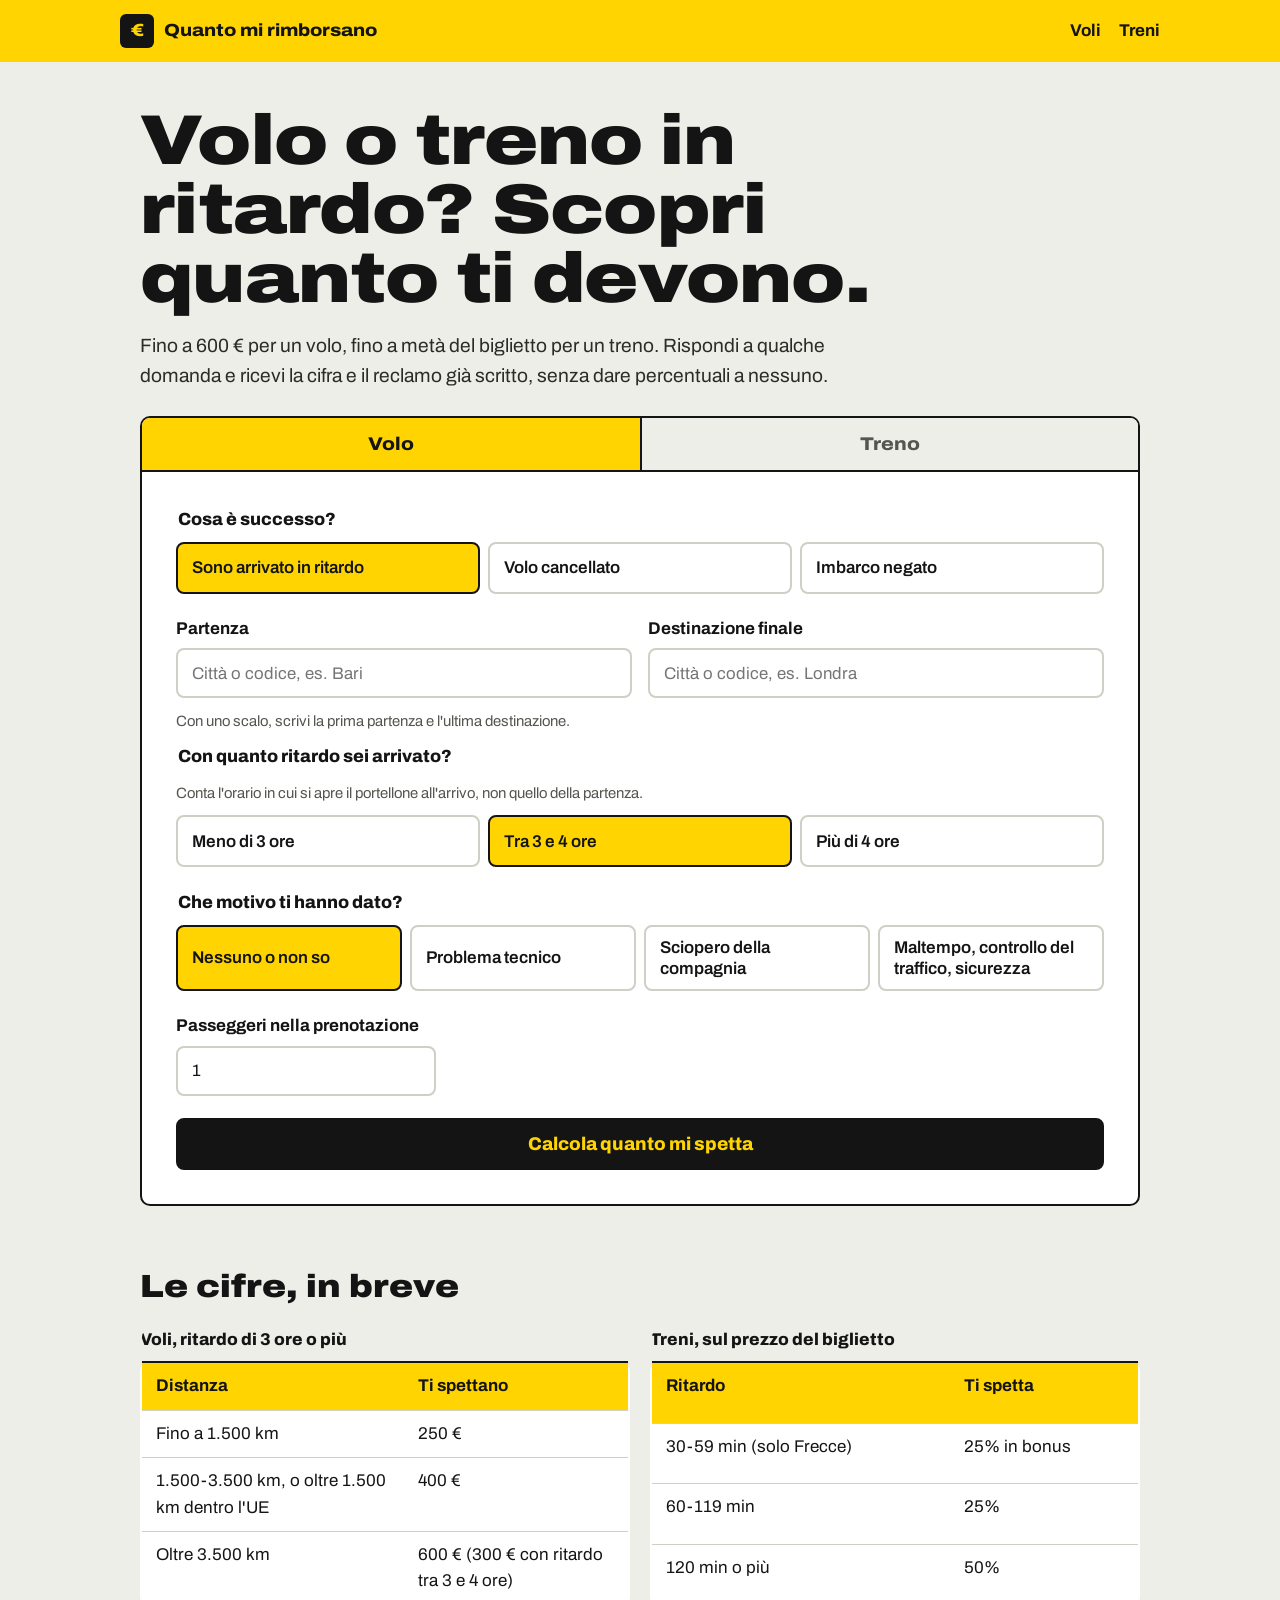
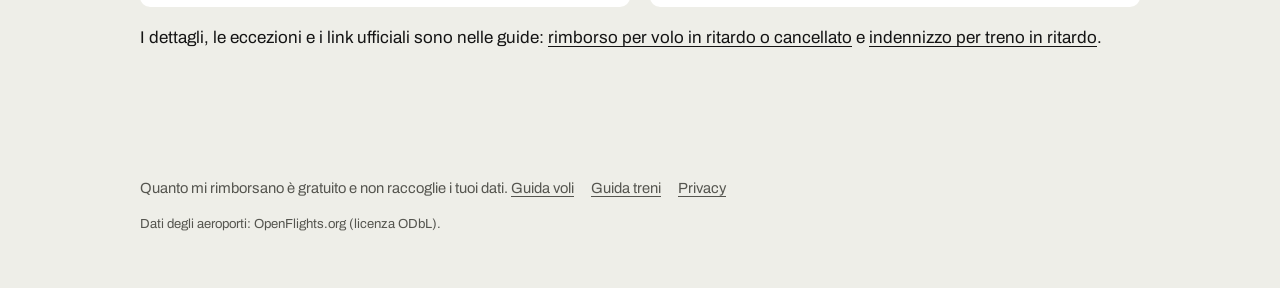
==== index.html @ c0e6d490 "Prima pubblicazione del sito" ====
<!doctype html>
<html lang="it">
<head>
<meta charset="utf-8">
<meta name="viewport" content="width=device-width, initial-scale=1">
<title>Rimborso volo o treno in ritardo: calcola quanto ti spetta</title>
<meta name="description" content="Calcola in 30 secondi quanto ti spetta per un volo in ritardo, cancellato o con imbarco negato (fino a 600 €) o per un treno Trenitalia o Italo in ritardo. Gratis, con il modello di reclamo da copiare.">
<link rel="canonical" href="https://strumentigratisitalia.github.io/StrumentiGratisItalia/quanto-mi-rimborsano/">
<meta name="theme-color" content="#ffd400">
<meta property="og:type" content="website">
<meta property="og:locale" content="it_IT">
<meta property="og:site_name" content="Quanto mi rimborsano">
<meta property="og:title" content="Volo o treno in ritardo? Calcola quanto ti spetta">
<meta property="og:description" content="Fino a 600 € per un volo, fino al 50% del biglietto per un treno. Gratis, con il reclamo già scritto.">
<meta property="og:url" content="https://strumentigratisitalia.github.io/StrumentiGratisItalia/quanto-mi-rimborsano/">
<meta property="og:image" content="https://strumentigratisitalia.github.io/StrumentiGratisItalia/quanto-mi-rimborsano/og.png">
<meta name="twitter:card" content="summary_large_image">
<link rel="icon" href="favicon.svg" type="image/svg+xml">
<link rel="preconnect" href="https://fonts.googleapis.com">
<link rel="preconnect" href="https://fonts.gstatic.com" crossorigin>
<link href="https://fonts.googleapis.com/css2?family=Archivo:wdth,wght@62..125,400..900&display=swap" rel="stylesheet">
<link rel="stylesheet" href="style.css">
<script type="application/ld+json">
{
  "@context": "https://schema.org",
  "@type": "WebApplication",
  "name": "Quanto mi rimborsano",
  "url": "https://strumentigratisitalia.github.io/StrumentiGratisItalia/quanto-mi-rimborsano/",
  "applicationCategory": "TravelApplication",
  "operatingSystem": "Qualsiasi browser",
  "inLanguage": "it",
  "description": "Calcolatore gratuito della compensazione per voli in ritardo, cancellati o con imbarco negato (Reg. CE 261/2004: 250, 400 o 600 euro) e dell'indennizzo per treni in ritardo (Reg. UE 2021/782, Trenitalia, Italo: 25% o 50% del biglietto), con modello di reclamo.",
  "offers": { "@type": "Offer", "price": "0", "priceCurrency": "EUR" }
}
</script>
<script type="application/ld+json">
{
  "@context": "https://schema.org",
  "@type": "FAQPage",
  "mainEntity": [
    {"@type": "Question", "name": "Quanto spetta per un volo in ritardo?", "acceptedAnswer": {"@type": "Answer", "text": "Con almeno 3 ore di ritardo all'arrivo spettano 250 euro fino a 1.500 km, 400 euro tra 1.500 e 3.500 km (e per tutti i voli dentro l'UE oltre 1.500 km), 600 euro oltre 3.500 km. Sopra i 3.500 km, con un ritardo tra 3 e 4 ore, l'importo si dimezza a 300 euro. Vale per i voli in partenza dall'UE e per quelli in arrivo nell'UE con compagnia europea."}},
    {"@type": "Question", "name": "Quanto rimborsa Trenitalia per un treno in ritardo?", "acceptedAnswer": {"@type": "Answer", "text": "Il 25% del prezzo del biglietto per un ritardo tra 60 e 119 minuti e il 50% da 120 minuti in su. Sulle Frecce anche un ritardo tra 30 e 59 minuti dà un bonus del 25%, non convertibile in denaro. Sui regionali non si pagano indennizzi sotto i 4 euro."}},
    {"@type": "Question", "name": "Quanto rimborsa Italo per un ritardo?", "acceptedAnswer": {"@type": "Answer", "text": "Il 25% del prezzo per un ritardo tra 60 e 119 minuti e il 50% da 120 minuti in su, come voucher valido un anno che si può convertire in denaro se supera i 4 euro."}},
    {"@type": "Question", "name": "Serve un'agenzia per chiedere il rimborso del volo?", "acceptedAnswer": {"@type": "Answer", "text": "No. Puoi scrivere tu alla compagnia con un reclamo formale; le agenzie trattengono di solito una percentuale della somma. Se la compagnia non risponde o rifiuta, c'è la conciliazione gratuita dell'Autorità di regolazione dei trasporti (ConciliaWeb) e il reclamo all'ENAC."}},
    {"@type": "Question", "name": "Cambiano le regole per i voli nel 2027?", "acceptedAnswer": {"@type": "Answer", "text": "Sì. Il Regolamento (UE) 2026/2202 conferma la soglia di 3 ore e gli importi di 250, 400 e 600 euro, ma dal 23 ottobre 2027 introduce un termine di 9 mesi per il reclamo e regole diverse sulle riduzioni. Fino ad allora valgono le regole attuali."}}
  ]
}
</script>
</head>
<body>
<header class="top">
  <a class="brand" href="./"><span class="mark" aria-hidden="true">€</span> Quanto mi rimborsano</a>
  <nav><a href="ritardo-volo/">Voli</a><a href="ritardo-treno/">Treni</a></nav>
</header>

<main>
  <section class="hero">
    <h1>Volo o treno in ritardo? Scopri quanto ti devono.</h1>
    <p class="lead">Fino a 600 € per un volo, fino a metà del biglietto per un treno. Rispondi a qualche domanda e ricevi la cifra e il reclamo già scritto, senza dare percentuali a nessuno.</p>
  </section>

  <section class="calc" aria-label="Calcolatore">
    <div class="tabs" role="tablist">
      <button role="tab" id="tab-volo" aria-selected="true" aria-controls="volo">Volo</button>
      <button role="tab" id="tab-treno" aria-selected="false" aria-controls="treno">Treno</button>
    </div>

    <form id="volo" role="tabpanel" aria-labelledby="tab-volo" novalidate>
      <fieldset>
        <legend>Cosa è successo?</legend>
        <div class="seg">
          <label><input type="radio" name="caso" value="ritardo" checked><span>Sono arrivato in ritardo</span></label>
          <label><input type="radio" name="caso" value="cancellato"><span>Volo cancellato</span></label>
          <label><input type="radio" name="caso" value="negato"><span>Imbarco negato</span></label>
        </div>
      </fieldset>

      <div class="row2">
        <label class="ap">Partenza
          <input id="da" autocomplete="off" placeholder="Città o codice, es. Bari" role="combobox" aria-expanded="false" aria-controls="da-list" aria-autocomplete="list">
          <ul class="suggest" id="da-list" role="listbox" hidden></ul>
        </label>
        <label class="ap">Destinazione finale
          <input id="a" autocomplete="off" placeholder="Città o codice, es. Londra" role="combobox" aria-expanded="false" aria-controls="a-list" aria-autocomplete="list">
          <ul class="suggest" id="a-list" role="listbox" hidden></ul>
        </label>
      </div>
      <p class="hint">Con uno scalo, scrivi la prima partenza e l'ultima destinazione.</p>

      <fieldset id="f-vettore" hidden>
        <legend>La compagnia è europea?</legend>
        <p class="hint">Conta per i voli che partono da fuori Europa. Europee sono per esempio ITA Airways, Lufthansa, Air France, KLM, Ryanair, Wizz Air, Vueling.</p>
        <div class="seg">
          <label><input type="radio" name="vettoreUe" value="si"><span>Sì</span></label>
          <label><input type="radio" name="vettoreUe" value="no"><span>No</span></label>
          <label><input type="radio" name="vettoreUe" value="nonso" checked><span>Non so</span></label>
        </div>
      </fieldset>

      <fieldset id="f-ritardo">
        <legend>Con quanto ritardo sei arrivato?</legend>
        <p class="hint">Conta l'orario in cui si apre il portellone all'arrivo, non quello della partenza.</p>
        <div class="seg">
          <label><input type="radio" name="ritardo" value="60"><span>Meno di 3 ore</span></label>
          <label><input type="radio" name="ritardo" value="200" checked><span>Tra 3 e 4 ore</span></label>
          <label><input type="radio" name="ritardo" value="300"><span>Più di 4 ore</span></label>
        </div>
      </fieldset>

      <fieldset id="f-preavviso" hidden>
        <legend>Quando ti hanno avvisato della cancellazione?</legend>
        <div class="seg">
          <label><input type="radio" name="preavviso" value="0" checked><span>Meno di 7 giorni prima</span></label>
          <label><input type="radio" name="preavviso" value="7"><span>Tra 7 e 14 giorni prima</span></label>
          <label><input type="radio" name="preavviso" value="14"><span>Più di 14 giorni prima</span></label>
        </div>
      </fieldset>

      <fieldset id="f-alt" hidden>
        <legend>Hai preso un volo alternativo offerto dalla compagnia?</legend>
        <div class="seg">
          <label><input type="radio" name="alt" value="no" checked><span>No</span></label>
          <label><input type="radio" name="alt" value="si"><span>Sì</span></label>
        </div>
        <div class="row2" id="alt-times" hidden>
          <label>Partiva prima del volo originale di
            <select name="altPrima"><option value="0">Non partiva prima</option><option value="60">fino a 1 ora</option><option value="120">tra 1 e 2 ore</option><option value="999">più di 2 ore</option></select>
          </label>
          <label>Sei arrivato in ritardo di
            <select name="altDopo"><option value="60">meno di 2 ore</option><option value="179">tra 2 e 3 ore</option><option value="239">tra 3 e 4 ore</option><option value="999">più di 4 ore</option></select>
          </label>
        </div>
      </fieldset>

      <fieldset id="f-causa">
        <legend>Che motivo ti hanno dato?</legend>
        <div class="seg seg-wrap">
          <label><input type="radio" name="causa" value="nonso" checked><span>Nessuno o non so</span></label>
          <label><input type="radio" name="causa" value="tecnica"><span>Problema tecnico</span></label>
          <label><input type="radio" name="causa" value="sciopero"><span>Sciopero della compagnia</span></label>
          <label><input type="radio" name="causa" value="eccezionale"><span>Maltempo, controllo del traffico, sicurezza</span></label>
        </div>
      </fieldset>

      <label class="small-field">Passeggeri nella prenotazione
        <input name="passeggeri" type="number" min="1" max="9" value="1" inputmode="numeric">
      </label>

      <p class="err" id="volo-err" role="alert" hidden></p>
      <button class="btn btn-go" type="submit">Calcola quanto mi spetta</button>
    </form>

    <form id="treno" role="tabpanel" aria-labelledby="tab-treno" hidden novalidate>
      <fieldset>
        <legend>Con che treno viaggiavi?</legend>
        <div class="seg seg-wrap">
          <label><input type="radio" name="vettore" value="frecce" checked><span>Frecciarossa e altre Frecce</span></label>
          <label><input type="radio" name="vettore" value="italo"><span>Italo</span></label>
          <label><input type="radio" name="vettore" value="ic"><span>Intercity</span></label>
          <label><input type="radio" name="vettore" value="regionale"><span>Regionale Trenitalia</span></label>
          <label><input type="radio" name="vettore" value="altro"><span>Altra compagnia europea</span></label>
        </div>
      </fieldset>
      <div class="row2">
        <label>Prezzo del biglietto
          <span class="euro"><input name="prezzo" inputmode="decimal" placeholder="49,90"></span>
        </label>
        <label>Minuti di ritardo all'arrivo
          <input name="minuti" type="number" min="0" max="1440" inputmode="numeric" placeholder="75">
        </label>
      </div>
      <fieldset>
        <legend>Il ritardo è dovuto a…</legend>
        <div class="seg seg-wrap">
          <label><input type="radio" name="causaT" value="normale" checked><span>Guasto, sciopero, motivo non detto</span></label>
          <label><input type="radio" name="causaT" value="esterna"><span>Maltempo estremo, persone sui binari, polizia</span></label>
        </div>
      </fieldset>
      <label class="small-field">Biglietti uguali
        <input name="passeggeriT" type="number" min="1" max="9" value="1" inputmode="numeric">
      </label>
      <p class="err" id="treno-err" role="alert" hidden></p>
      <button class="btn btn-go" type="submit">Calcola quanto mi spetta</button>
    </form>
  </section>

  <section class="result" id="result" hidden aria-live="polite">
    <div class="stub" id="stub">
      <div class="stub-main">
        <p class="stub-label" id="rLabel">Ti spettano</p>
        <p class="stub-amount" id="rAmount"></p>
        <p class="stub-sub" id="rSub"></p>
      </div>
      <div class="stub-side" id="rSide"></div>
    </div>
    <p class="why" id="rWhy"></p>
    <ul class="warn" id="rWarn"></ul>
    <div class="actions" id="rActions">
      <button class="btn btn-go" id="share">Condividi il risultato</button>
      <button class="btn btn-line" id="again">Rifai il calcolo</button>
    </div>

    <div class="howto" id="howto">
      <h2>Come chiederli, gratis</h2>
      <ol id="steps"></ol>
      <h3>Il reclamo, già scritto</h3>
      <p class="hint">Completa le parti tra parentesi quadre e mandalo alla compagnia dal suo modulo reclami, per PEC o per raccomandata.</p>
      <textarea id="letter" rows="14" readonly></textarea>
      <button class="btn btn-line" id="copyLetter">Copia il reclamo</button>
    </div>
    <p class="disclaimer">Stima indicativa basata sui regolamenti europei e sulle condizioni delle compagnie aggiornate a ottobre 2026. Non è consulenza legale: fanno fede il regolamento e le condizioni del vettore.</p>
  </section>

  <section class="info">
    <h2>Le cifre, in breve</h2>
    <div class="tables">
      <table>
        <caption>Voli, ritardo di 3 ore o più</caption>
        <tr><th>Distanza</th><th>Ti spettano</th></tr>
        <tr><td>Fino a 1.500 km</td><td>250 €</td></tr>
        <tr><td>1.500-3.500 km, o oltre 1.500 km dentro l'UE</td><td>400 €</td></tr>
        <tr><td>Oltre 3.500 km</td><td>600 € (300 € con ritardo tra 3 e 4 ore)</td></tr>
      </table>
      <table>
        <caption>Treni, sul prezzo del biglietto</caption>
        <tr><th>Ritardo</th><th>Ti spetta</th></tr>
        <tr><td>30-59 min (solo Frecce)</td><td>25% in bonus</td></tr>
        <tr><td>60-119 min</td><td>25%</td></tr>
        <tr><td>120 min o più</td><td>50%</td></tr>
      </table>
    </div>
    <p>I dettagli, le eccezioni e i link ufficiali sono nelle guide: <a href="ritardo-volo/">rimborso per volo in ritardo o cancellato</a> e <a href="ritardo-treno/">indennizzo per treno in ritardo</a>.</p>
  </section>
</main>

<footer class="foot">
  <p>Quanto mi rimborsano è gratuito e non raccoglie i tuoi dati. <a href="ritardo-volo/">Guida voli</a> <a href="ritardo-treno/">Guida treni</a> <a href="privacy/">Privacy</a></p>
  <p class="credits">Dati degli aeroporti: OpenFlights.org (licenza ODbL).</p>
</footer>
<script src="calcolo.js"></script>
<script src="app.js"></script>
</body>
</html>
---- style.css ----
:root {
  --sign: #ffd400;
  --sign-deep: #e6be00;
  --ground: #eeeee8;
  --white: #ffffff;
  --ink: #141414;
  --muted: #55554f;
  --line: #cfcfc6;
  --ok: #0a7c3e;
  --no: #b3261e;
  --font: "Archivo", system-ui, -apple-system, "Segoe UI", sans-serif;
}
* { box-sizing: border-box; }
@media (prefers-reduced-motion: reduce) { *, *::before, *::after { animation: none !important; transition: none !important; scroll-behavior: auto !important; } }
body { margin: 0; font: 400 1.0625rem/1.55 var(--font); color: var(--ink); background: var(--ground); -webkit-font-smoothing: antialiased; }
a { color: inherit; text-underline-offset: 3px; }
:focus-visible { outline: 3px solid var(--ink); outline-offset: 2px; }

.top { background: var(--sign); }
.top { display: flex; justify-content: space-between; align-items: center; gap: 16px; padding: 14px max(20px, calc((100% - 1040px) / 2)); }
.brand { font-weight: 800; font-stretch: 112%; text-decoration: none; font-size: 1.1rem; display: flex; align-items: center; gap: 10px; }
.mark { width: 34px; height: 34px; background: var(--ink); color: var(--sign); display: grid; place-items: center; border-radius: 6px; font-weight: 900; }
.top nav { display: flex; gap: 18px; font-weight: 700; }
.top nav a { text-decoration: none; }
.top nav a:hover { text-decoration: underline; }

main { max-width: 1040px; margin: 0 auto; padding: 0 20px 40px; }
.hero { padding: 44px 0 26px; max-width: 820px; }
.hero h1 { font-size: clamp(2.3rem, 6.5vw, 4.4rem); line-height: .98; font-weight: 900; font-stretch: 118%; margin: 0 0 18px; letter-spacing: -.01em; text-wrap: balance; }
.lead { font-size: 1.2rem; max-width: 36em; margin: 0; color: #2b2b28; }

.calc { background: var(--white); border-radius: 10px; border: 2px solid var(--ink); overflow: hidden; }
.tabs { display: grid; grid-template-columns: 1fr 1fr; border-bottom: 2px solid var(--ink); }
.tabs button { font: 800 1.15rem var(--font); font-stretch: 112%; padding: 16px; border: 0; background: var(--ground); cursor: pointer; color: var(--muted); }
.tabs button[aria-selected="true"] { background: var(--sign); color: var(--ink); }
.tabs button + button { border-left: 2px solid var(--ink); }
form { padding: clamp(18px, 4vw, 34px); }
fieldset { border: 0; padding: 0; margin: 0 0 22px; }
legend { font-weight: 800; font-size: 1.1rem; margin-bottom: 8px; }
label { display: block; font-weight: 700; }
.hint { color: var(--muted); font-size: .93rem; margin: 4px 0 10px; font-weight: 400; }
input, select, textarea {
  display: block; width: 100%; margin-top: 6px; font: 400 1.05rem var(--font); color: var(--ink);
  background: var(--white); border: 2px solid var(--line); border-radius: 8px; padding: 12px 14px; min-height: 50px;
}
input:focus, select:focus, textarea:focus { border-color: var(--ink); outline: none; }
.row2 { display: grid; grid-template-columns: 1fr 1fr; gap: 16px; margin-bottom: 12px; }
.small-field { max-width: 260px; margin-bottom: 22px; }
.euro { position: relative; display: block; }
.euro::after { content: "€"; position: absolute; right: 14px; top: 50%; transform: translateY(-38%); color: var(--muted); }

.seg { display: flex; gap: 8px; flex-wrap: wrap; }
.seg label { flex: 1 1 0; min-width: 140px; position: relative; font-weight: 600; }
.seg-wrap label { flex: 1 1 200px; }
.seg input { position: absolute; opacity: 0; pointer-events: none; }
.seg span { display: flex; align-items: center; min-height: 52px; padding: 10px 14px; border: 2px solid var(--line); border-radius: 8px; cursor: pointer; line-height: 1.25; height: 100%; }
.seg input:checked + span { border-color: var(--ink); background: var(--sign); }
.seg input:focus-visible + span { outline: 3px solid var(--ink); outline-offset: 2px; }

.ap { position: relative; }
.suggest { position: absolute; z-index: 5; left: 0; right: 0; top: 100%; margin: 4px 0 0; padding: 4px; list-style: none; background: var(--white); border: 2px solid var(--ink); border-radius: 8px; box-shadow: 0 10px 30px rgba(0,0,0,.15); font-weight: 400; }
.suggest li { display: grid; grid-template-columns: 52px 1fr; column-gap: 8px; padding: 8px; border-radius: 6px; cursor: pointer; }
.suggest li.on, .suggest li:hover { background: var(--sign); }
.suggest b { grid-row: span 2; font-weight: 900; font-stretch: 112%; align-self: center; }
.suggest small { color: var(--muted); white-space: nowrap; overflow: hidden; text-overflow: ellipsis; }

.btn { display: inline-flex; align-items: center; justify-content: center; min-height: 52px; padding: 14px 22px; border-radius: 8px; font: 800 1.05rem var(--font); cursor: pointer; text-decoration: none; border: 2px solid var(--ink); }
.btn-go { background: var(--ink); color: var(--sign); }
.btn-go:hover { background: #2a2a2a; }
form .btn-go { width: 100%; font-size: 1.15rem; }
.btn-line { background: transparent; color: var(--ink); }
.err { background: #fde7e5; color: var(--no); border-radius: 8px; padding: 10px 14px; font-weight: 700; }

/* Risultato: la cedola del biglietto */
.result { padding-top: 34px; scroll-margin-top: 10px; }
.stub { display: grid; grid-template-columns: 1fr 220px; background: var(--sign); border-radius: 10px; border: 2px solid var(--ink); position: relative; animation: print .5s cubic-bezier(.2,1.3,.4,1); }
@keyframes print { from { transform: translateY(14px); opacity: 0; } }
.stub-main { padding: 26px clamp(18px, 4vw, 34px); }
.stub-side { border-left: 2px dashed var(--ink); padding: 26px 20px; display: flex; flex-direction: column; justify-content: center; gap: 8px; font-weight: 700; }
.stub::before, .stub::after { content: ""; position: absolute; right: 209px; width: 22px; height: 22px; border-radius: 50%; background: var(--ground); border: 2px solid var(--ink); }
.stub::before { top: -12px; } .stub::after { bottom: -12px; }
.stub-label { margin: 0; font-weight: 700; font-size: 1.1rem; }
.stub-amount { margin: 2px 0; font-size: clamp(3.4rem, 13vw, 6.6rem); line-height: 1; font-weight: 900; font-stretch: 125%; letter-spacing: -.02em; }
.stub-sub { margin: 6px 0 0; font-weight: 600; }
.stub.no { background: var(--white); }
.stub.no .stub-amount { font-size: clamp(2.6rem, 9vw, 4.4rem); color: var(--no); }
.why { font-size: 1.15rem; font-weight: 600; max-width: 42em; margin: 20px 0 8px; }
.warn { padding-left: 1.2em; max-width: 44em; color: #3a3a35; }
.warn li { margin-bottom: 6px; }
.actions { display: flex; flex-wrap: wrap; gap: 10px; margin: 18px 0 8px; }
.howto { background: var(--white); border: 2px solid var(--ink); border-radius: 10px; padding: clamp(18px, 4vw, 34px); margin-top: 26px; }
.howto h2 { font-weight: 900; font-stretch: 115%; font-size: 1.7rem; margin: 0 0 14px; }
.howto h3 { font-weight: 800; font-size: 1.2rem; margin: 26px 0 4px; }
.howto ol { padding-left: 1.3em; max-width: 44em; }
.howto ol li { margin-bottom: 10px; }
textarea { font: 400 .98rem/1.5 var(--font); resize: vertical; margin-bottom: 12px; min-height: 280px; }
.disclaimer { font-size: .88rem; color: var(--muted); margin-top: 22px; max-width: 48em; }

.info { padding-top: 56px; }
.info h2 { font-weight: 900; font-stretch: 115%; font-size: 2rem; margin: 0 0 16px; }
.tables { display: grid; grid-template-columns: 1fr 1fr; gap: 20px; margin-bottom: 18px; }
table { width: 100%; border-collapse: collapse; background: var(--white); border: 2px solid var(--ink); border-radius: 10px; overflow: hidden; }
caption { text-align: left; font-weight: 800; padding: 0 0 8px; }
th, td { text-align: left; padding: 10px 14px; border-bottom: 1px solid var(--line); vertical-align: top; }
th { background: var(--sign); }

.foot { max-width: 1040px; margin: 30px auto 0; padding: 24px 20px 40px; font-size: .92rem; color: var(--muted); }
.foot a { margin-right: 14px; }
.credits { font-size: .82rem; }

/* Guide */
.article { max-width: 760px; padding-top: 30px; }
.article h1 { font-size: clamp(2.1rem, 6vw, 3.4rem); line-height: 1; font-weight: 900; font-stretch: 116%; margin: 0 0 18px; text-wrap: balance; }
.article h2 { font-weight: 900; font-stretch: 112%; font-size: 1.55rem; margin: 40px 0 10px; }
.article .tldr { background: var(--sign); border: 2px solid var(--ink); border-radius: 10px; padding: 18px 22px; }
.article .tldr ul { margin: 0; padding-left: 1.2em; }
.article .cta { background: var(--ink); color: var(--sign); border-radius: 10px; padding: 22px; margin: 34px 0; }
.article .cta .btn { background: var(--sign); color: var(--ink); }
.article .updated { color: var(--muted); font-size: .92rem; }

@media (max-width: 420px) {
  .seg:not(.seg-wrap) { flex-direction: column; }
  .seg span { min-height: 48px; }
}
@media (max-width: 760px) {
  .row2, .tables { grid-template-columns: 1fr; }
  .stub { grid-template-columns: 1fr; }
  .stub-side { border-left: 0; border-top: 2px dashed var(--ink); flex-direction: row; flex-wrap: wrap; gap: 6px 16px; padding: 16px 18px; }
  .stub::before, .stub::after { display: none; }
  .seg label { min-width: 100%; }
  .seg:not(.seg-wrap) label { min-width: 0; }
  .seg span { padding: 10px; font-size: .95rem; hyphens: auto; }
  .top nav { gap: 12px; }
  .brand { font-size: 1rem; }
}
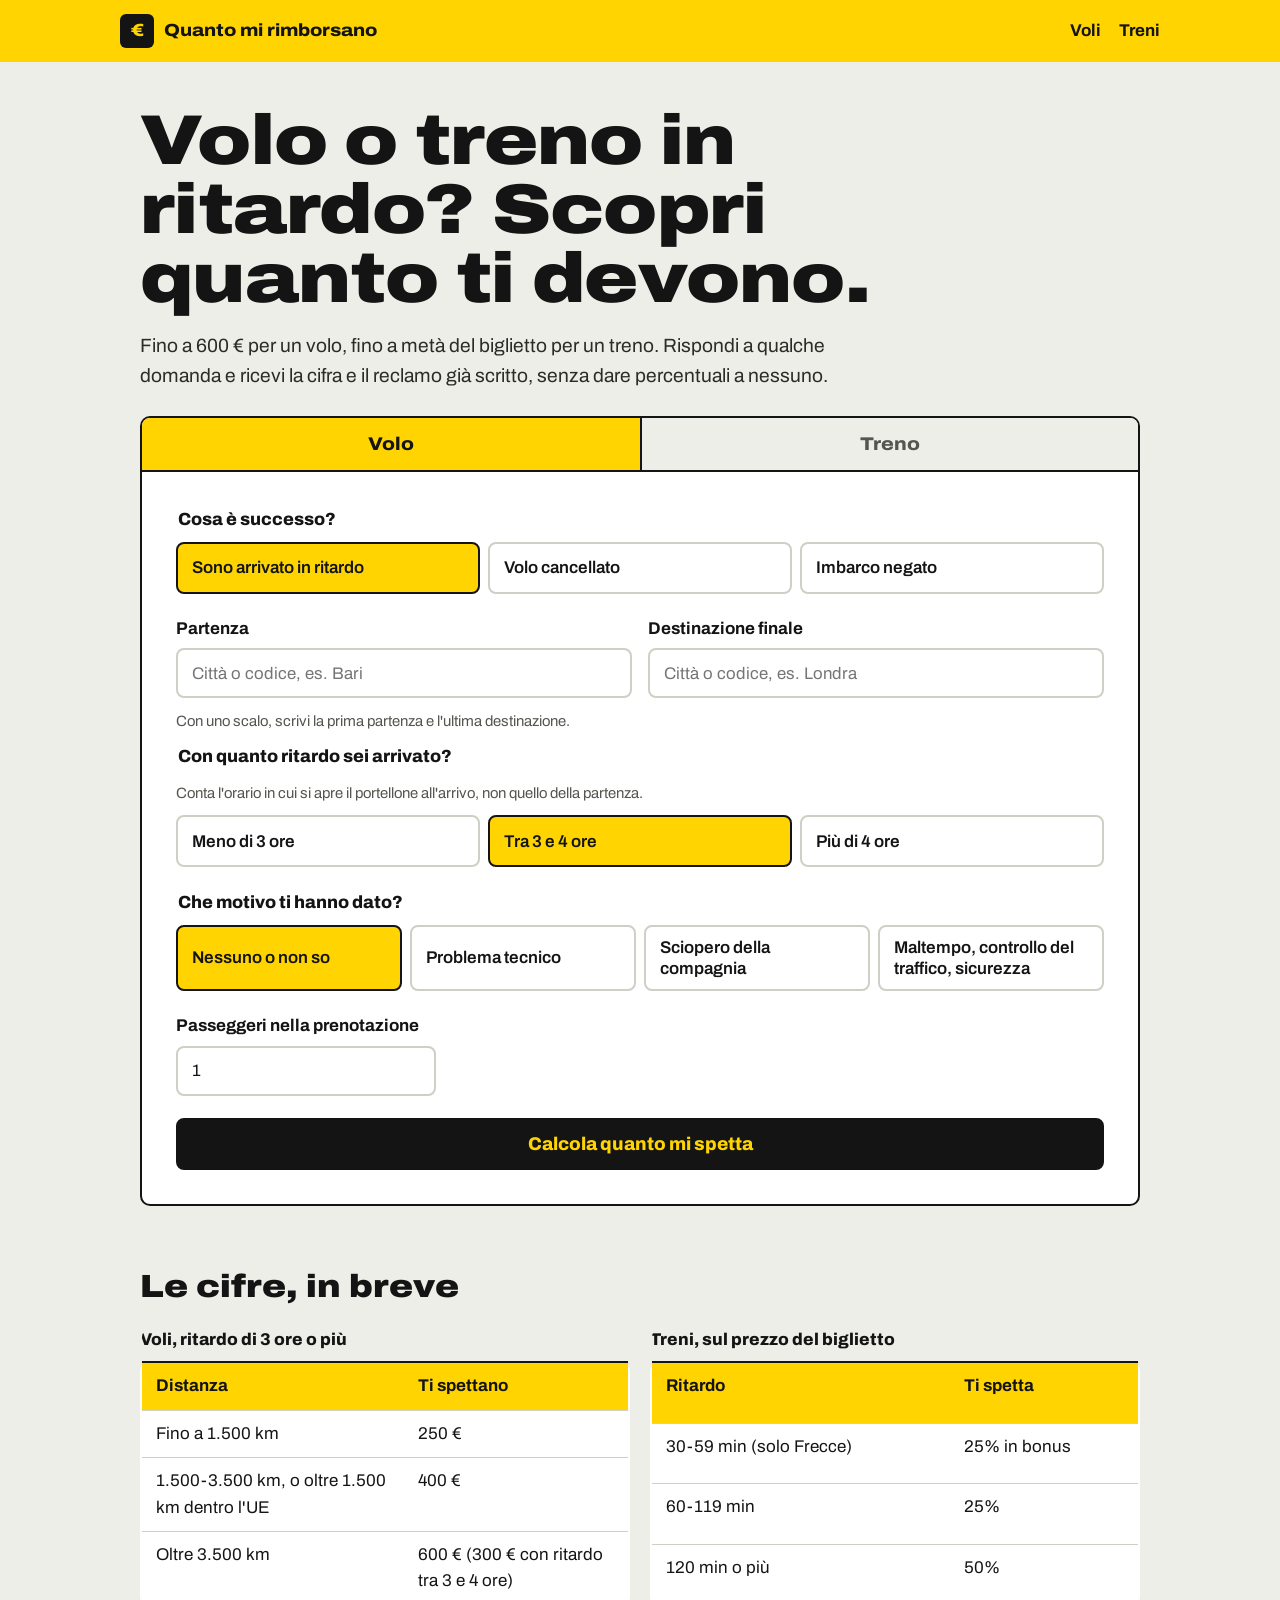
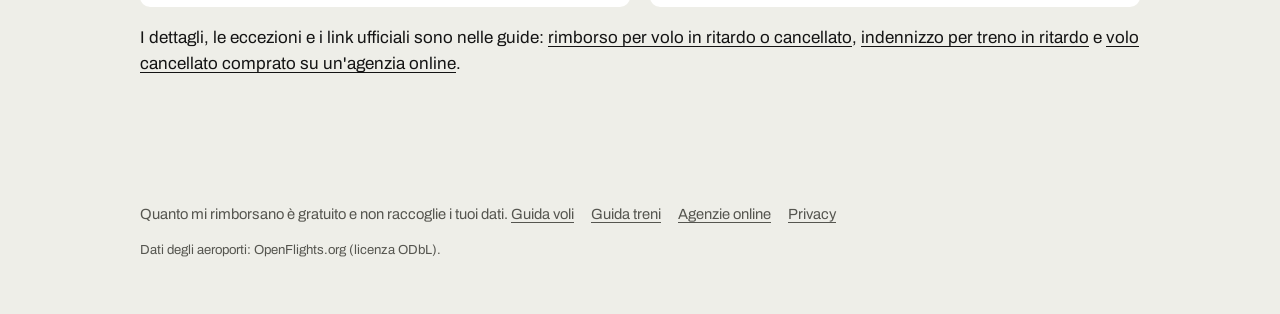
==== commit 16f2410a: "Aggiunge la guida sul volo cancellato comprato su un'agenzia online" ====
--- a/index.html
+++ b/index.html
@@ -4,16 +4,16 @@
 <meta charset="utf-8">
 <meta name="viewport" content="width=device-width, initial-scale=1">
 <title>Rimborso volo o treno in ritardo: calcola quanto ti spetta</title>
-<meta name="description" content="Calcola in 30 secondi quanto ti spetta per un volo in ritardo, cancellato o con imbarco negato (fino a 600 €) o per un treno Trenitalia o Italo in ritardo. Gratis, con il modello di reclamo da copiare.">
-<link rel="canonical" href="https://strumentigratisitalia.github.io/StrumentiGratisItalia/quanto-mi-rimborsano/">
+<meta name="description" content="Calcola in 30 secondi quanto ti spetta per un volo in ritardo, cancellato o negato (fino a 600 €) o per un treno in ritardo. Gratis, con il reclamo pronto.">
+<link rel="canonical" href="https://strumentigratisitalia.github.io/quanto-mi-rimborsano/">
 <meta name="theme-color" content="#ffd400">
 <meta property="og:type" content="website">
 <meta property="og:locale" content="it_IT">
 <meta property="og:site_name" content="Quanto mi rimborsano">
 <meta property="og:title" content="Volo o treno in ritardo? Calcola quanto ti spetta">
 <meta property="og:description" content="Fino a 600 € per un volo, fino al 50% del biglietto per un treno. Gratis, con il reclamo già scritto.">
-<meta property="og:url" content="https://strumentigratisitalia.github.io/StrumentiGratisItalia/quanto-mi-rimborsano/">
-<meta property="og:image" content="https://strumentigratisitalia.github.io/StrumentiGratisItalia/quanto-mi-rimborsano/og.png">
+<meta property="og:url" content="https://strumentigratisitalia.github.io/quanto-mi-rimborsano/">
+<meta property="og:image" content="https://strumentigratisitalia.github.io/quanto-mi-rimborsano/og.png">
 <meta name="twitter:card" content="summary_large_image">
 <link rel="icon" href="favicon.svg" type="image/svg+xml">
 <link rel="preconnect" href="https://fonts.googleapis.com">
@@ -25,7 +25,7 @@
   "@context": "https://schema.org",
   "@type": "WebApplication",
   "name": "Quanto mi rimborsano",
-  "url": "https://strumentigratisitalia.github.io/StrumentiGratisItalia/quanto-mi-rimborsano/",
+  "url": "https://strumentigratisitalia.github.io/quanto-mi-rimborsano/",
   "applicationCategory": "TravelApplication",
   "operatingSystem": "Qualsiasi browser",
   "inLanguage": "it",
@@ -229,15 +229,16 @@
         <tr><td>120 min o più</td><td>50%</td></tr>
       </table>
     </div>
-    <p>I dettagli, le eccezioni e i link ufficiali sono nelle guide: <a href="ritardo-volo/">rimborso per volo in ritardo o cancellato</a> e <a href="ritardo-treno/">indennizzo per treno in ritardo</a>.</p>
+    <p>I dettagli, le eccezioni e i link ufficiali sono nelle guide: <a href="ritardo-volo/">rimborso per volo in ritardo o cancellato</a>, <a href="ritardo-treno/">indennizzo per treno in ritardo</a> e <a href="volo-cancellato-agenzia/">volo cancellato comprato su un'agenzia online</a>.</p>
   </section>
 </main>
 
 <footer class="foot">
-  <p>Quanto mi rimborsano è gratuito e non raccoglie i tuoi dati. <a href="ritardo-volo/">Guida voli</a> <a href="ritardo-treno/">Guida treni</a> <a href="privacy/">Privacy</a></p>
+  <p>Quanto mi rimborsano è gratuito e non raccoglie i tuoi dati. <a href="ritardo-volo/">Guida voli</a> <a href="ritardo-treno/">Guida treni</a> <a href="volo-cancellato-agenzia/">Agenzie online</a> <a href="privacy/">Privacy</a></p>
   <p class="credits">Dati degli aeroporti: OpenFlights.org (licenza ODbL).</p>
 </footer>
 <script src="calcolo.js"></script>
 <script src="app.js"></script>
+<script data-goatcounter="https://strumentigratisitalia.goatcounter.com/count" async src="//gc.zgo.at/count.js"></script>
 </body>
 </html>
